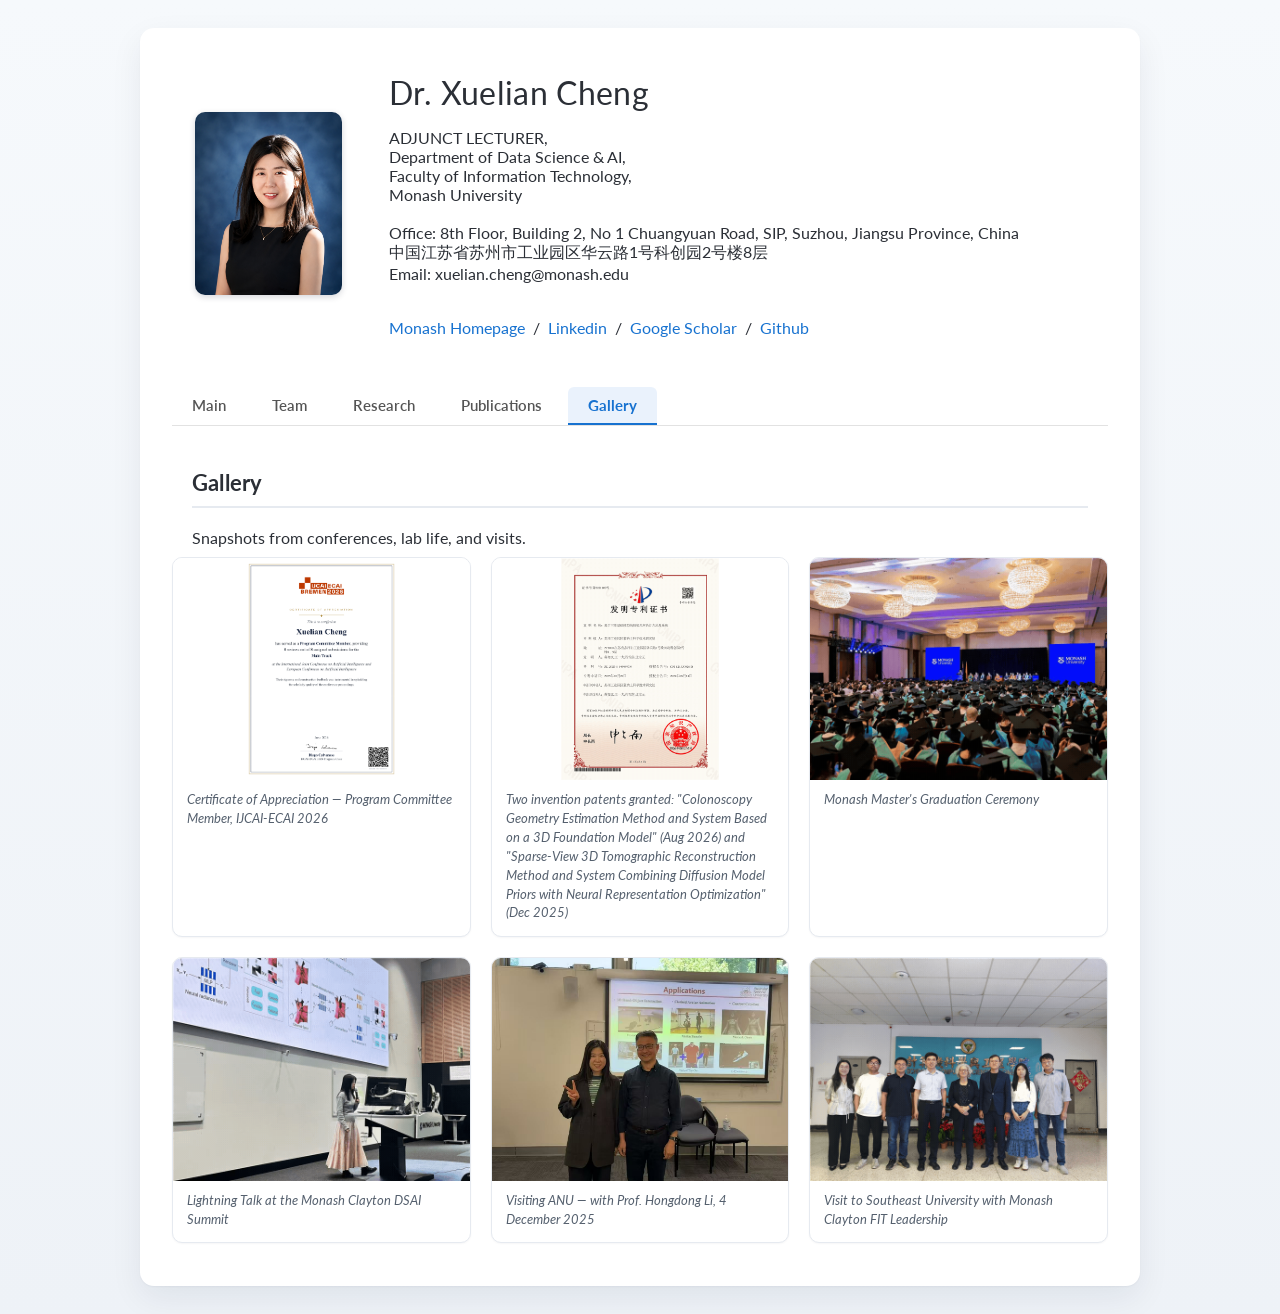
==== gallery.html @ 76df3c0c "Reword SEU visit gallery caption Co-Authored-By: Claude Sonnet 5 <noreply@anthropic.com>" ====
<!DOCTYPE HTML>
<html lang="en"><head><meta http-equiv="Content-Type" content="text/html; charset=UTF-8">
  <title>Gallery - Xuelian Cheng</title>

  <meta name="author" content="Xuelian Cheng">
  <meta name="viewport" content="width=device-width, initial-scale=1">

  <link rel="stylesheet" type="text/css" href="stylesheet.css">

  <link rel="canonical" href="https://xueliancheng.github.io/gallery.html">
  <link href="https://fonts.googleapis.com/css?family=Lato:400,700,400italic,700italic" rel="stylesheet" type="text/css">

  <!-- Global site tag (gtag.js) - Google Analytics -->
  <script async src="https://www.googletagmanager.com/gtag/js?id=G-W84Q98NV85"></script>
  <script>
    window.dataLayer = window.dataLayer || [];
    function gtag(){dataLayer.push(arguments);}
    gtag('js', new Date());

    gtag('config', 'G-W84Q98NV85');
  </script>

</head>



<body>
<table style="width:100%;max-width:1000px;border:0px;border-spacing:0px;border-collapse:separate;margin-right:auto;margin-left:auto;"><tbody>

    <tr style="padding:0px">
      <td style="padding:0px">
        <table style="width:100%;border:0px;border-spacing:0px;border-collapse:separate;margin-right:auto;margin-left:auto;"><tbody>
          <tr style="padding:0px">
            <td style="padding:2.5%;width:100%;max-width:13%">
              <a href="images/美式证件照.png"><img style="width:100%;max-width:100%" alt="profile photo" src="images/美式证件照.png" class="hoverZoomLink"></a>
            </td>

            <td style="padding:2.5%;width:50%;vertical-align:middle;">
              <p style="text-align:left">
                <name> Dr. Xuelian Cheng</name>
              </p>
              <p>
                ADJUNCT LECTURER,
                <br />
                Department of Data Science & AI,
                <br />
                Faculty of Information Technology,
                <br />
                Monash University
                <br />
                <br />
                Office: 8th Floor, Building 2, No 1 Chuangyuan Road, SIP, Suzhou, Jiangsu Province, China
                <br />
                中国江苏省苏州市工业园区华云路1号科创园2号楼8层
                <br />
                Email: xuelian.cheng@monash.edu
                <br />
              <br />

              <p style="text-align:left">
                <a href="https://research.monash.edu/en/persons/xuelian-cheng/">Monash Homepage</a> &nbsp/&nbsp
                <a href="https://www.linkedin.com/in/xuelian-cheng-529211160/">Linkedin</a> &nbsp/&nbsp
                <a href="https://scholar.google.com/citations?user=pCsSANsAAAAJ&hl=en">Google Scholar</a> &nbsp/&nbsp
                <a href="https://github.com/XuelianCheng/">Github</a>
              </p>
            </td>
          </tr>
        </tbody></table>

        <nav class="sitenav">
          <ul>
            <li><a href="index.html">Main</a></li>
            <li><a href="team.html">Team</a></li>
            <li><a href="research.html">Research</a></li>
            <li><a href="publications.html">Publications</a></li>
            <li><a href="gallery.html" class="active">Gallery</a></li>
          </ul>
        </nav>

        <br>

        <table style="width:100%;border:0px;border-spacing:0px;border-collapse:separate;margin-right:auto;margin-left:auto;"><tbody>
          <tr>
            <td style="padding:20px 20px;width:100%;vertical-align:middle">
              <heading>Gallery</heading>
            </td>
          </tr>

          <tr>
            <td style="padding:0 20px 10px 20px;width:100%;valign:middle">
              <div style="text-indent:0em"> Snapshots from conferences, lab life, and visits. </div>
            </td>
          </tr>
        </tbody></table>

        <!--
          HOW TO REPLACE A PLACEHOLDER:
          1. Add your photo file under images/gallery/ (create the folder if needed).
          2. Inside the matching .gallery-photo <div>, delete the .gallery-photo-placeholder <div>
             and put <img src="images/gallery/yourfile.jpg" alt="Short description"> in its place.
          3. Edit the .gallery-caption text below it (e.g. "Attending CVPR 2025, Nashville, June 2025").
          4. Copy/paste a whole .gallery-card block to add more photos.
        -->
        <div class="gallery-grid">

          <div class="gallery-card">
            <div class="gallery-photo contain">
              <img src="images/gallery/ijcai-ecai-2026-certificate.png" alt="Certificate of Appreciation, IJCAI-ECAI 2026 Program Committee Member">
            </div>
            <div class="gallery-caption">Certificate of Appreciation &mdash; Program Committee Member, IJCAI-ECAI 2026</div>
          </div>

          <div class="gallery-card">
            <div class="gallery-photo contain">
              <img src="images/gallery/patents-2026.gif" alt="Two invention patent certificates">
            </div>
            <div class="gallery-caption">Two invention patents granted: "Colonoscopy Geometry Estimation Method and System Based on a 3D Foundation Model" (Aug 2026) and "Sparse-View 3D Tomographic Reconstruction Method and System Combining Diffusion Model Priors with Neural Representation Optimization" (Dec 2025)</div>
          </div>

          <div class="gallery-card">
            <div class="gallery-photo">
              <img src="images/gallery/monash-graduation-2026.gif" alt="Monash Master's Graduation Ceremony">
            </div>
            <div class="gallery-caption">Monash Master's Graduation Ceremony</div>
          </div>

          <div class="gallery-card">
            <div class="gallery-photo">
              <img src="images/gallery/dsai-summit-2026.gif" alt="Lightning Talk at the Monash Clayton DSAI Summit">
            </div>
            <div class="gallery-caption">Lightning Talk at the Monash Clayton DSAI Summit</div>
          </div>

          <div class="gallery-card">
            <div class="gallery-photo">
              <img src="images/gallery/anu-visit-hongdong-li.jpg" alt="Visiting Prof. Hongdong Li at ANU">
            </div>
            <div class="gallery-caption">Visiting ANU &mdash; with Prof. Hongdong Li, 4 December 2025</div>
          </div>

          <div class="gallery-card">
            <div class="gallery-photo">
              <img src="images/gallery/seu-visit-2026.gif" alt="Visit to Southeast University with Monash Clayton FIT leadership">
            </div>
            <div class="gallery-caption">Visit to Southeast University with Monash Clayton FIT Leadership</div>
          </div>

        </div>

        <br>

      </td>
    </tr>
  </table>
</body>

</html>
---- stylesheet.css ----
/* latin-ext */
@font-face {
  font-family: 'Lato';
  font-style: italic;
  font-weight: 400;
  src: local('Lato Italic'), local('Lato-Italic'), url(https://fonts.gstatic.com/s/lato/v15/S6u8w4BMUTPHjxsAUi-qNiXg7eU0.woff2) format('woff2');
  unicode-range: U+0100-024F, U+0259, U+1E00-1EFF, U+2020, U+20A0-20AB, U+20AD-20CF, U+2113, U+2C60-2C7F, U+A720-A7FF;
}
/* latin */
@font-face {
  font-family: 'Lato';
  font-style: italic;
  font-weight: 400;
  src: local('Lato Italic'), local('Lato-Italic'), url(https://fonts.gstatic.com/s/lato/v15/S6u8w4BMUTPHjxsAXC-qNiXg7Q.woff2) format('woff2');
  unicode-range: U+0000-00FF, U+0131, U+0152-0153, U+02BB-02BC, U+02C6, U+02DA, U+02DC, U+2000-206F, U+2074, U+20AC, U+2122, U+2191, U+2193, U+2212, U+2215, U+FEFF, U+FFFD;
}
/* latin-ext */
@font-face {
  font-family: 'Lato';
  font-style: italic;
  font-weight: 700;
  src: local('Lato Bold Italic'), local('Lato-BoldItalic'), url(https://fonts.gstatic.com/s/lato/v15/S6u_w4BMUTPHjxsI5wq_FQftx9897sxZ.woff2) format('woff2');
  unicode-range: U+0100-024F, U+0259, U+1E00-1EFF, U+2020, U+20A0-20AB, U+20AD-20CF, U+2113, U+2C60-2C7F, U+A720-A7FF;
}
/* latin */
@font-face {
  font-family: 'Lato';
  font-style: italic;
  font-weight: 700;
  src: local('Lato Bold Italic'), local('Lato-BoldItalic'), url(https://fonts.gstatic.com/s/lato/v15/S6u_w4BMUTPHjxsI5wq_Gwftx9897g.woff2) format('woff2');
  unicode-range: U+0000-00FF, U+0131, U+0152-0153, U+02BB-02BC, U+02C6, U+02DA, U+02DC, U+2000-206F, U+2074, U+20AC, U+2122, U+2191, U+2193, U+2212, U+2215, U+FEFF, U+FFFD;
}
/* latin-ext */
@font-face {
  font-family: 'Lato';
  font-style: normal;
  font-weight: 400;
  src: local('Lato Regular'), local('Lato-Regular'), url(https://fonts.gstatic.com/s/lato/v15/S6uyw4BMUTPHjxAwXiWtFCfQ7A.woff2) format('woff2');
  unicode-range: U+0100-024F, U+0259, U+1E00-1EFF, U+2020, U+20A0-20AB, U+20AD-20CF, U+2113, U+2C60-2C7F, U+A720-A7FF;
}
/* latin */
@font-face {
  font-family: 'Lato';
  font-style: normal;
  font-weight: 400;
  src: local('Lato Regular'), local('Lato-Regular'), url(https://fonts.gstatic.com/s/lato/v15/S6uyw4BMUTPHjx4wXiWtFCc.woff2) format('woff2');
  unicode-range: U+0000-00FF, U+0131, U+0152-0153, U+02BB-02BC, U+02C6, U+02DA, U+02DC, U+2000-206F, U+2074, U+20AC, U+2122, U+2191, U+2193, U+2212, U+2215, U+FEFF, U+FFFD;
}
/* latin-ext */
@font-face {
  font-family: 'Lato';
  font-style: normal;
  font-weight: 700;
  src: local('Lato Bold'), local('Lato-Bold'), url(https://fonts.gstatic.com/s/lato/v15/S6u9w4BMUTPHh6UVSwaPGQ3q5d0N7w.woff2) format('woff2');
  unicode-range: U+0100-024F, U+0259, U+1E00-1EFF, U+2020, U+20A0-20AB, U+20AD-20CF, U+2113, U+2C60-2C7F, U+A720-A7FF;
}
/* latin */
@font-face {
  font-family: 'Lato';
  font-style: normal;
  font-weight: 700;
  src: local('Lato Bold'), local('Lato-Bold'), url(https://fonts.gstatic.com/s/lato/v15/S6u9w4BMUTPHh6UVSwiPGQ3q5d0.woff2) format('woff2');
  unicode-range: U+0000-00FF, U+0131, U+0152-0153, U+02BB-02BC, U+02C6, U+02DA, U+02DC, U+2000-206F, U+2074, U+20AC, U+2122, U+2191, U+2193, U+2212, U+2215, U+FEFF, U+FFFD;
}

:root {
  --accent: #1772d0;
  --accent-dark: #0f4f96;
  --accent-hover: #f09228;
  --ink: #2b2f36;
  --ink-soft: #55606e;
  --hairline: #e6eaf0;
  --page-bg: #eef2f7;
  --card-bg: #ffffff;
}

html {
  background: var(--page-bg);
}

body {
  background: linear-gradient(180deg, #f6f9fc 0%, #eef2f7 100%);
  margin: 0;
  padding: 28px 14px;
  color: var(--ink);
  -webkit-font-smoothing: antialiased;
  -moz-osx-font-smoothing: grayscale;
}

body > table {
  background: var(--card-bg);
  border-radius: 14px;
  box-shadow: 0 1px 2px rgba(20, 30, 50, 0.04), 0 12px 32px rgba(20, 30, 50, 0.07);
  padding: 6px 32px 24px 32px;
}

a {
  color: var(--accent);
  text-decoration: none;
  transition: color .15s ease-in-out;
}

a:focus,
a:hover {
  color: var(--accent-hover);
  text-decoration: none;
}

body,
td,
th,
tr,
p,
a {
  font-family: 'Lato', Verdana, Helvetica, sans-serif;
  font-size: 16px
}

strong {
  font-family: 'Lato', Verdana, Helvetica, sans-serif;
  font-size: 16px;
}

li {
  text-indent: 0;
  margin-left: 0;
  padding-left: 1.1em;
}

heading {
  display: block;
  font-family: 'Lato', Verdana, Helvetica, sans-serif;
  font-size: 22px;
  font-weight: 700;
  color: var(--ink);
  letter-spacing: 0.01em;
  padding-bottom: 10px;
  border-bottom: 2px solid var(--hairline);
}

papertitle {
  font-family: 'Lato', Verdana, Helvetica, sans-serif;
  font-size: 16px;
  font-weight: 700;
  color: var(--accent-dark);
}

name {
  font-family: 'Lato', Verdana, Helvetica, sans-serif;
  font-size: 32px;
  color: var(--ink);
  letter-spacing: 0.01em;
}

.one {
  width: 160px;
  height: 160px;
  position: relative;
}

.two {
  width: 160px;
  height: 160px;
  position: absolute;
  transition: opacity .2s ease-in-out;
  -moz-transition: opacity .2s ease-in-out;
  -webkit-transition: opacity .2s ease-in-out;
}

.fade {
  transition: opacity .2s ease-in-out;
  -moz-transition: opacity .2s ease-in-out;
  -webkit-transition: opacity .2s ease-in-out;
}

span.highlight {
  background-color: #ffffd0;
}

/* top navigation */
nav.sitenav {
  width: 100%;
  margin: 10px 0 4px 0;
  border-bottom: 1px solid #e2e2e2;
}

nav.sitenav ul {
  list-style: none;
  margin: 0;
  padding: 0;
  display: flex;
  flex-wrap: wrap;
  gap: 6px;
}

nav.sitenav li {
  margin: 0;
  padding: 0;
}

nav.sitenav a {
  display: block;
  padding: 9px 20px;
  font-family: 'Lato', Verdana, Helvetica, sans-serif;
  font-size: 15px;
  font-weight: 600;
  color: #555555;
  border-radius: 6px 6px 0 0;
  border-bottom: 2px solid transparent;
  transition: background-color .15s ease-in-out, color .15s ease-in-out;
}

nav.sitenav a:hover {
  color: #1772d0;
  background-color: #f3f7fc;
  text-decoration: none;
}

nav.sitenav a.active {
  color: #1772d0;
  font-weight: 700;
  background-color: #eaf2fc;
  border-bottom: 2px solid #1772d0;
}

/* team / project cards */
.card-grid {
  display: grid;
  grid-template-columns: repeat(auto-fill, minmax(260px, 1fr));
  gap: 24px;
}

.member-card {
  display: flex;
  flex-direction: column;
  min-height: 158px;
  padding: 14px;
  background: var(--card-bg);
  border: 1px solid var(--hairline);
  border-radius: 10px;
  box-shadow: 0 1px 2px rgba(20, 30, 50, 0.04);
  transition: transform .15s ease-in-out, box-shadow .15s ease-in-out, border-color .15s ease-in-out;
}

.member-card:hover {
  transform: translateY(-2px);
  box-shadow: 0 8px 20px rgba(20, 30, 50, 0.08);
  border-color: #d7e3f3;
}

.member-header {
  display: flex;
  align-items: center;
  gap: 12px;
  margin-bottom: 6px;
}

.member-avatar {
  width: 56px;
  height: 56px;
  min-width: 56px;
  border-radius: 50%;
  object-fit: cover;
  border: 1px solid var(--hairline);
}

.member-card .member-name {
  font-family: 'Lato', Verdana, Helvetica, sans-serif;
  font-size: 17px;
  font-weight: 700;
}

.member-card .member-role {
  font-size: 14px;
  color: #555555;
  margin: 2px 0 6px 0;
}

.member-card .member-topic {
  font-size: 14px;
  color: #333333;
}

.section-subheading {
  font-family: 'Lato', Verdana, Helvetica, sans-serif;
  font-size: 18px;
  font-weight: 700;
  color: #333333;
  margin: 8px 0;
}

/* publication / project thumbnails */
.pub-thumb {
  position: relative;
  width: 160px;
  height: 110px;
  max-width: 100%;
  overflow: hidden;
  border-radius: 6px;
  background: var(--card-bg);
  border: 1px solid var(--hairline);
  box-shadow: 0 2px 6px rgba(20, 30, 50, 0.18);
  transition: transform .2s ease-in-out, box-shadow .2s ease-in-out;
}

.pub-thumb img {
  display: block;
  width: 100%;
  height: 100%;
  object-fit: contain;
}

.pub-thumb:hover {
  transform: translateY(-2px);
  box-shadow: 0 10px 20px rgba(20, 30, 50, 0.22);
}

.pub-badge {
  position: absolute;
  top: 6px;
  left: 6px;
  z-index: 2;
  display: inline-block;
  width: max-content;
  white-space: nowrap;
  line-height: normal;
  background-color: rgba(15, 79, 150, 0.85);
  color: #ffffff;
  font-family: 'Lato', Verdana, Helvetica, sans-serif;
  font-size: 10px;
  font-weight: 600;
  letter-spacing: 0.04em;
  text-transform: uppercase;
  padding: 4px 11px;
  border-radius: 4px;
}

/* profile photo */
.hoverZoomLink {
  border-radius: 10px;
  box-shadow: 0 2px 6px rgba(20, 30, 50, 0.18);
  transition: transform .2s ease-in-out, box-shadow .2s ease-in-out;
}

.hoverZoomLink:hover {
  transform: scale(1.02);
  box-shadow: 0 10px 24px rgba(20, 30, 50, 0.22);
}

/* research topic / project thumbnails (unwrapped images) */
td > img[width="160"] {
  border-radius: 6px;
  box-shadow: 0 2px 6px rgba(20, 30, 50, 0.14);
  transition: transform .2s ease-in-out, box-shadow .2s ease-in-out;
}

td > img[width="160"]:hover {
  transform: translateY(-2px);
  box-shadow: 0 10px 20px rgba(20, 30, 50, 0.18);
}

/* research topic cards */
.research-grid {
  display: grid;
  grid-template-columns: repeat(auto-fit, minmax(320px, 1fr));
  gap: 26px;
}

.research-card {
  display: flex;
  flex-direction: column;
  background: var(--card-bg);
  border: 1px solid var(--hairline);
  border-radius: 14px;
  overflow: hidden;
  box-shadow: 0 1px 2px rgba(20, 30, 50, 0.04), 0 8px 20px rgba(20, 30, 50, 0.05);
  transition: transform .18s ease-in-out, box-shadow .18s ease-in-out, border-color .18s ease-in-out;
}

.research-card:hover {
  transform: translateY(-3px);
  box-shadow: 0 14px 28px rgba(20, 30, 50, 0.12);
  border-color: #d7e3f3;
}

.research-thumb {
  position: relative;
  width: 100%;
  aspect-ratio: 2 / 1;
  overflow: hidden;
  background: #0f1b2b;
}

.research-thumb img {
  display: block;
  width: 100%;
  height: 100%;
  object-fit: cover;
  transition: transform .3s ease-in-out;
}

.research-card:hover .research-thumb img {
  transform: scale(1.04);
}

.research-body {
  padding: 18px 22px 20px 22px;
  display: flex;
  flex-direction: column;
  flex-grow: 1;
}

.research-title {
  font-family: 'Lato', Verdana, Helvetica, sans-serif;
  font-size: 17px;
  font-weight: 700;
  color: var(--accent-dark);
  margin: 0 0 8px 0;
}

.research-desc {
  font-size: 14px;
  line-height: 1.55;
  color: var(--ink-soft);
  margin: 0 0 12px 0;
  flex-grow: 1;
}

.research-work {
  font-size: 12.5px;
  color: var(--ink-soft);
  padding-top: 12px;
  border-top: 1px solid var(--hairline);
  margin: 0;
  line-height: 1.6;
}

.research-work strong {
  font-size: 12.5px;
  color: var(--ink);
}

/* photo gallery */
.gallery-grid {
  display: grid;
  grid-template-columns: repeat(auto-fill, minmax(220px, 1fr));
  gap: 20px;
}

.gallery-card {
  display: flex;
  flex-direction: column;
  background: var(--card-bg);
  border: 1px solid var(--hairline);
  border-radius: 10px;
  overflow: hidden;
  box-shadow: 0 1px 2px rgba(20, 30, 50, 0.04);
  transition: transform .15s ease-in-out, box-shadow .15s ease-in-out;
}

.gallery-card:hover {
  transform: translateY(-2px);
  box-shadow: 0 8px 20px rgba(20, 30, 50, 0.1);
}

.gallery-photo {
  position: relative;
  width: 100%;
  aspect-ratio: 4 / 3;
  overflow: hidden;
  background: #eef2f7;
}

.gallery-photo img {
  display: block;
  width: 100%;
  height: 100%;
  object-fit: cover;
}

/* for portrait documents/certificates: show the whole page instead of cropping */
.gallery-photo.contain {
  background: #ffffff;
}

.gallery-photo.contain img {
  object-fit: contain;
}

.gallery-photo-placeholder {
  width: 100%;
  height: 100%;
  display: flex;
  flex-direction: column;
  align-items: center;
  justify-content: center;
  gap: 6px;
  background-image: repeating-linear-gradient(45deg, #f4f6f9, #f4f6f9 10px, #eaeff5 10px, #eaeff5 20px);
  color: #9aa4b2;
}

.gallery-photo-placeholder svg {
  width: 28px;
  height: 28px;
  opacity: 0.6;
}

.gallery-photo-placeholder span {
  font-size: 12px;
  letter-spacing: 0.02em;
}

.gallery-caption {
  padding: 10px 14px 14px 14px;
  font-size: 13px;
  line-height: 1.45;
  color: var(--ink-soft);
  font-style: italic;
}

/* small screens */
@media (max-width: 620px) {
  body {
    padding: 14px 8px;
  }

  body > table {
    padding: 4px 16px 16px 16px;
    border-radius: 10px;
  }

  name {
    font-size: 26px;
  }

  heading {
    font-size: 20px;
  }

  nav.sitenav a {
    padding: 8px 12px;
    font-size: 14px;
  }
}
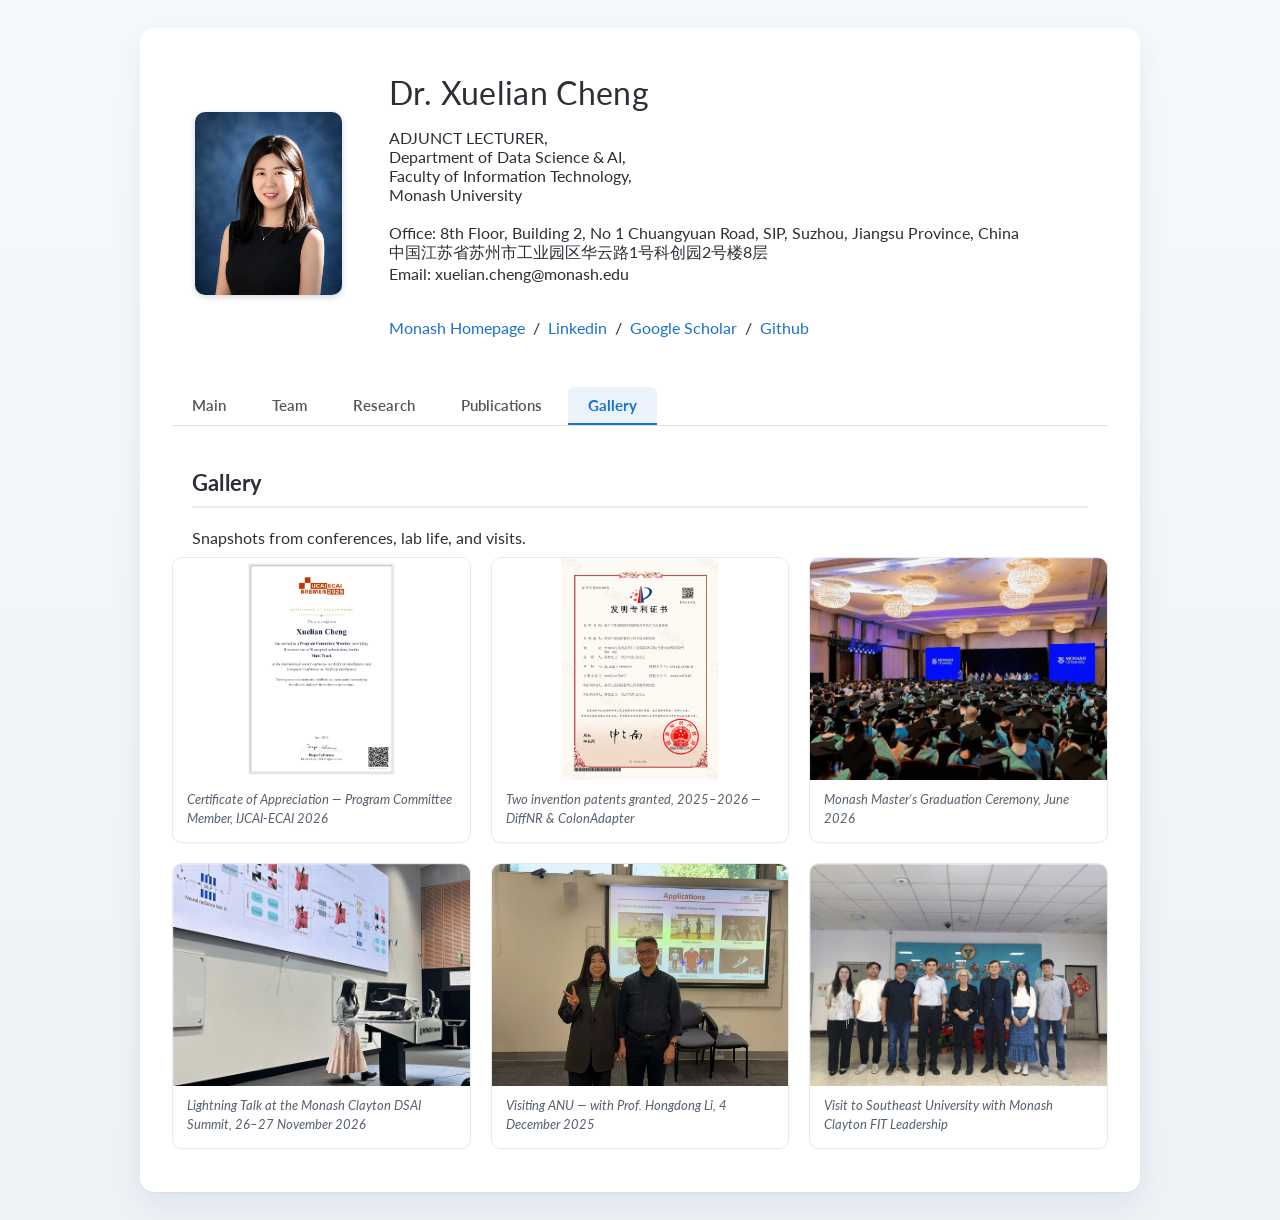
==== commit 171871e1: "Add dates to gallery captions, shorten patents caption Co-Authored-By: Claude Sonnet 5 <noreply@anth" ====
--- a/gallery.html
+++ b/gallery.html
@@ -114,21 +114,21 @@
             <div class="gallery-photo contain">
               <img src="images/gallery/patents-2026.gif" alt="Two invention patent certificates">
             </div>
-            <div class="gallery-caption">Two invention patents granted: "Colonoscopy Geometry Estimation Method and System Based on a 3D Foundation Model" (Aug 2026) and "Sparse-View 3D Tomographic Reconstruction Method and System Combining Diffusion Model Priors with Neural Representation Optimization" (Dec 2025)</div>
+            <div class="gallery-caption">Two invention patents granted, 2025&ndash;2026 &mdash; DiffNR &amp; ColonAdapter</div>
           </div>
 
           <div class="gallery-card">
             <div class="gallery-photo">
               <img src="images/gallery/monash-graduation-2026.gif" alt="Monash Master's Graduation Ceremony">
             </div>
-            <div class="gallery-caption">Monash Master's Graduation Ceremony</div>
+            <div class="gallery-caption">Monash Master's Graduation Ceremony, June 2026</div>
           </div>
 
           <div class="gallery-card">
             <div class="gallery-photo">
               <img src="images/gallery/dsai-summit-2026.gif" alt="Lightning Talk at the Monash Clayton DSAI Summit">
             </div>
-            <div class="gallery-caption">Lightning Talk at the Monash Clayton DSAI Summit</div>
+            <div class="gallery-caption">Lightning Talk at the Monash Clayton DSAI Summit, 26&ndash;27 November 2026</div>
           </div>
 
           <div class="gallery-card">
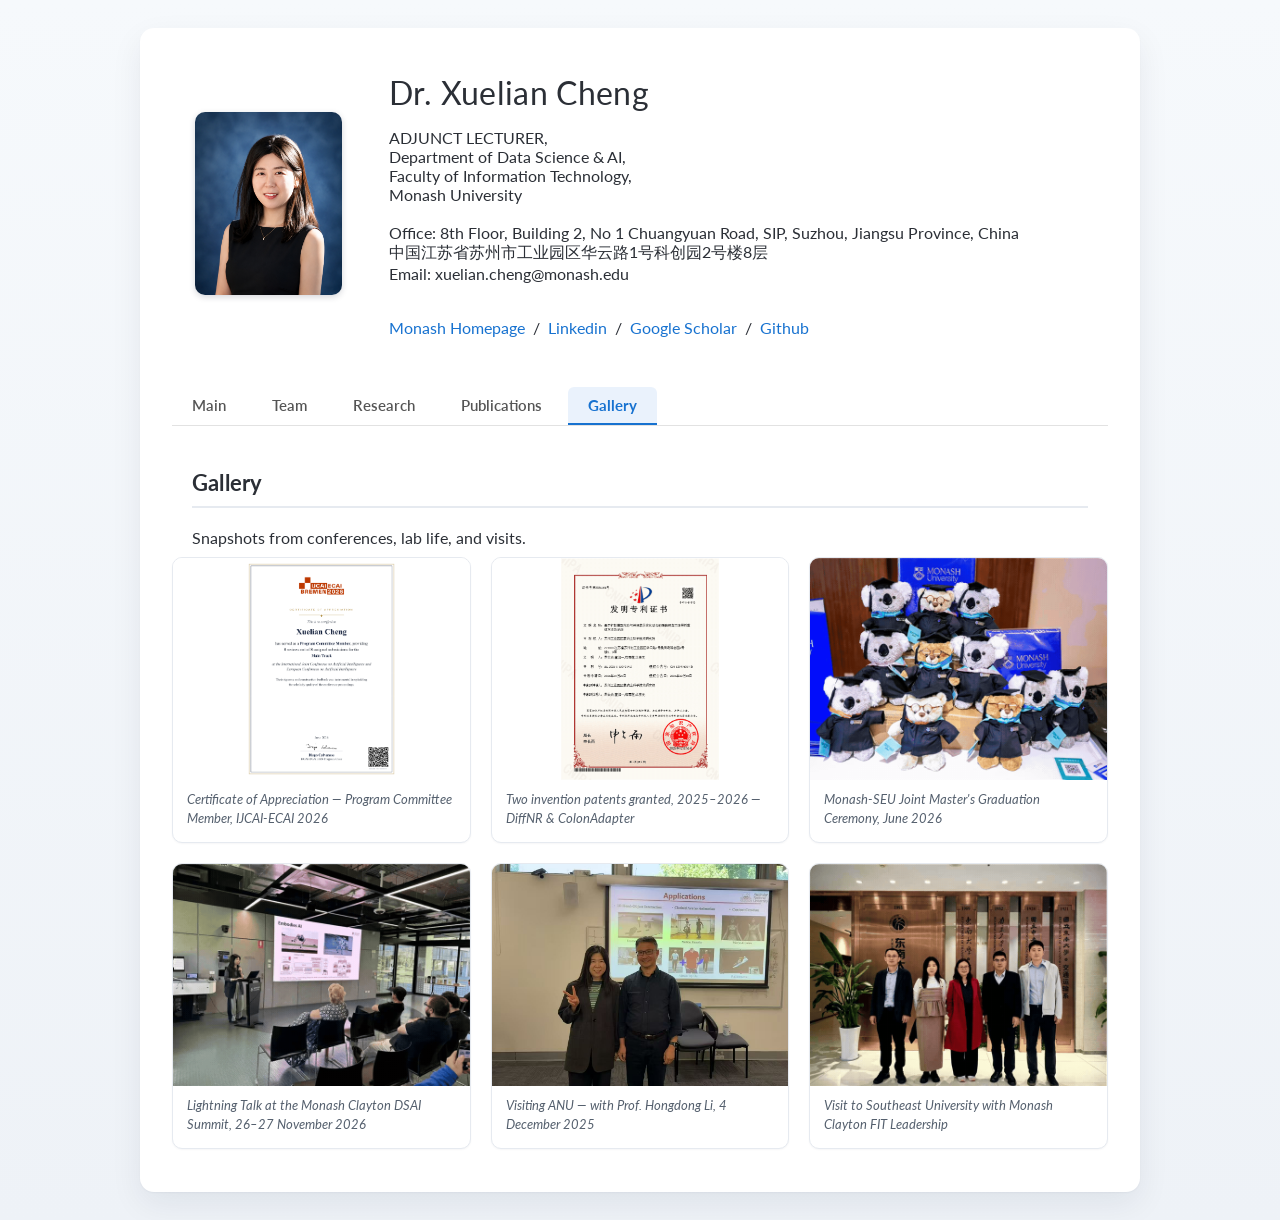
==== commit d2bf0999: "Rename graduation ceremony to Monash-SEU Joint Master's Graduation Ceremony Co-Authored-By: Claude S" ====
--- a/gallery.html
+++ b/gallery.html
@@ -119,9 +119,9 @@
 
           <div class="gallery-card">
             <div class="gallery-photo">
-              <img src="images/gallery/monash-graduation-2026.gif" alt="Monash Master's Graduation Ceremony">
+              <img src="images/gallery/monash-graduation-2026.gif" alt="Monash-SEU Joint Master's Graduation Ceremony">
             </div>
-            <div class="gallery-caption">Monash Master's Graduation Ceremony, June 2026</div>
+            <div class="gallery-caption">Monash-SEU Joint Master's Graduation Ceremony, June 2026</div>
           </div>
 
           <div class="gallery-card">
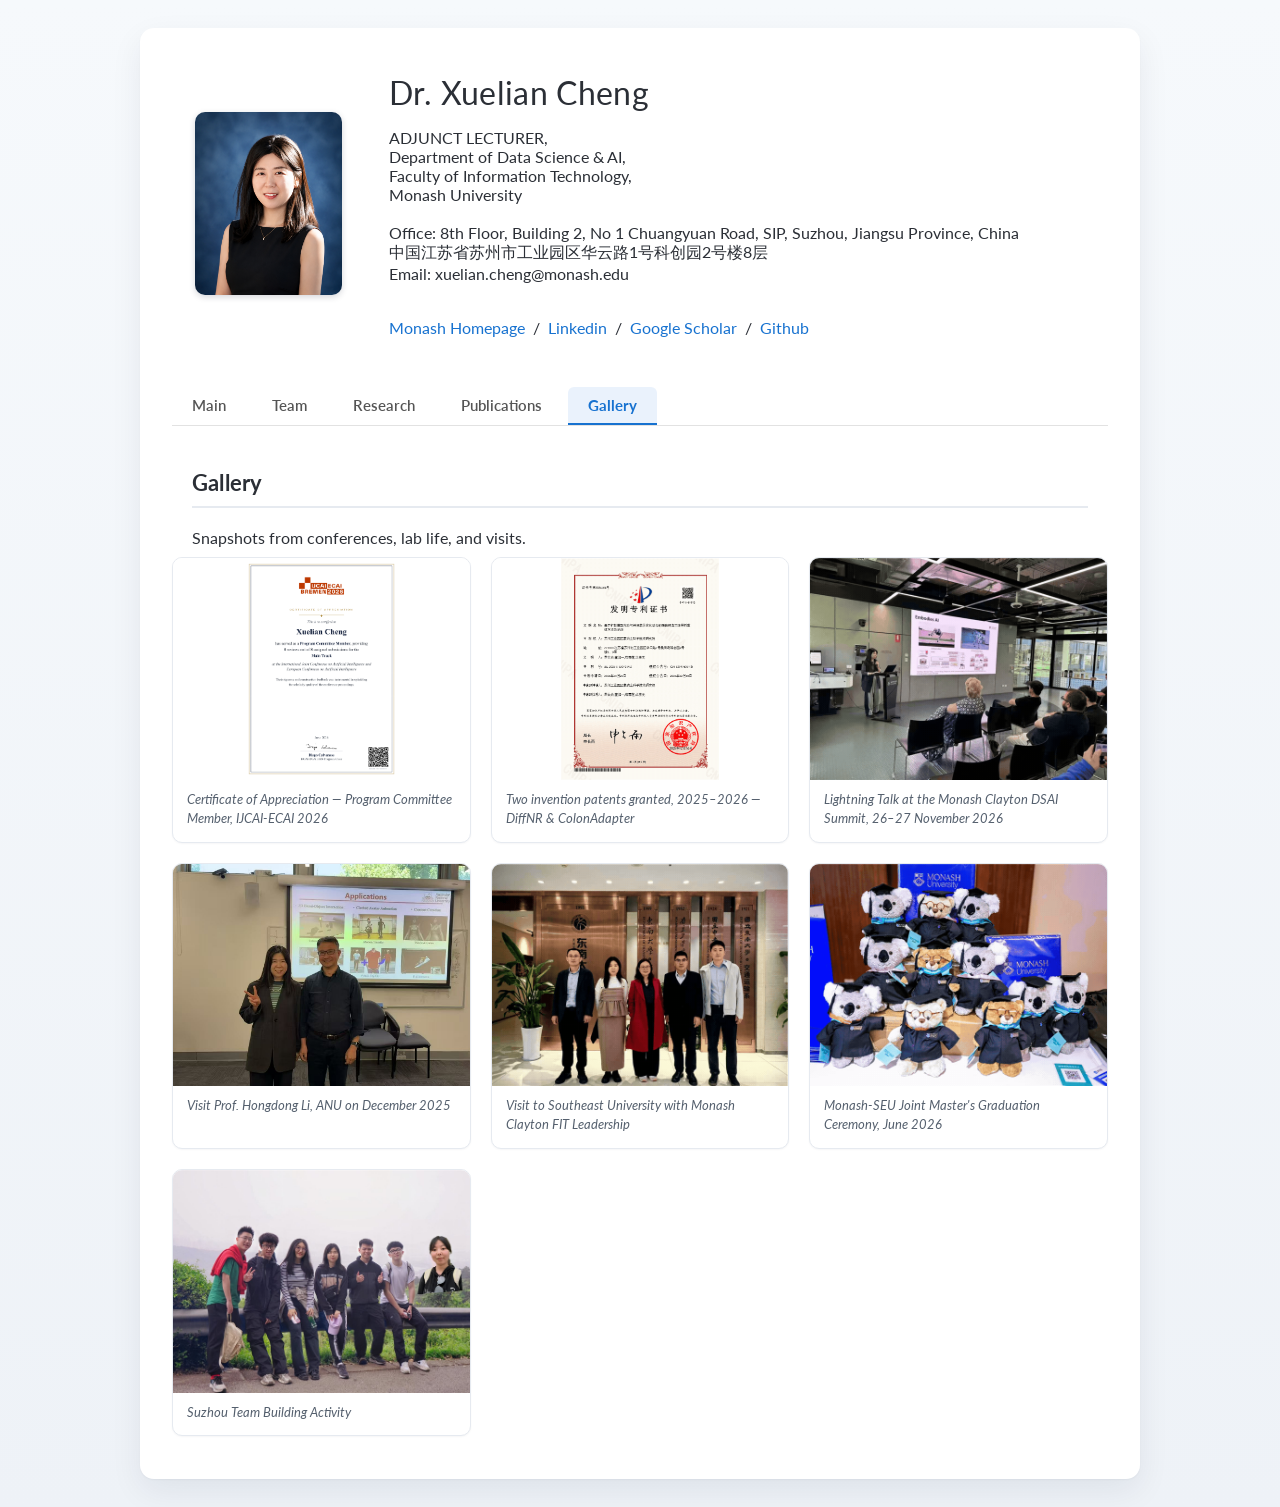
==== commit 7ce63d1a: "Add third DSAI talk photo, add team building item, reorder gallery (academic first) Co-Authored-By: " ====
--- a/gallery.html
+++ b/gallery.html
@@ -119,13 +119,6 @@
 
           <div class="gallery-card">
             <div class="gallery-photo">
-              <img src="images/gallery/monash-graduation-2026.gif" alt="Monash-SEU Joint Master's Graduation Ceremony">
-            </div>
-            <div class="gallery-caption">Monash-SEU Joint Master's Graduation Ceremony, June 2026</div>
-          </div>
-
-          <div class="gallery-card">
-            <div class="gallery-photo">
               <img src="images/gallery/dsai-summit-2026.gif" alt="Lightning Talk at the Monash Clayton DSAI Summit">
             </div>
             <div class="gallery-caption">Lightning Talk at the Monash Clayton DSAI Summit, 26&ndash;27 November 2026</div>
@@ -135,7 +128,7 @@
             <div class="gallery-photo">
               <img src="images/gallery/anu-visit-hongdong-li.jpg" alt="Visiting Prof. Hongdong Li at ANU">
             </div>
-            <div class="gallery-caption">Visiting ANU &mdash; with Prof. Hongdong Li, 4 December 2025</div>
+            <div class="gallery-caption">Visit Prof. Hongdong Li, ANU on December 2025</div>
           </div>
 
           <div class="gallery-card">
@@ -143,6 +136,20 @@
               <img src="images/gallery/seu-visit-2026.gif" alt="Visit to Southeast University with Monash Clayton FIT leadership">
             </div>
             <div class="gallery-caption">Visit to Southeast University with Monash Clayton FIT Leadership</div>
+          </div>
+
+          <div class="gallery-card">
+            <div class="gallery-photo">
+              <img src="images/gallery/monash-graduation-2026.gif" alt="Monash-SEU Joint Master's Graduation Ceremony">
+            </div>
+            <div class="gallery-caption">Monash-SEU Joint Master's Graduation Ceremony, June 2026</div>
+          </div>
+
+          <div class="gallery-card">
+            <div class="gallery-photo">
+              <img src="images/gallery/team-building-hiking.jpg" alt="Suzhou team building activity">
+            </div>
+            <div class="gallery-caption">Suzhou Team Building Activity</div>
           </div>
 
         </div>
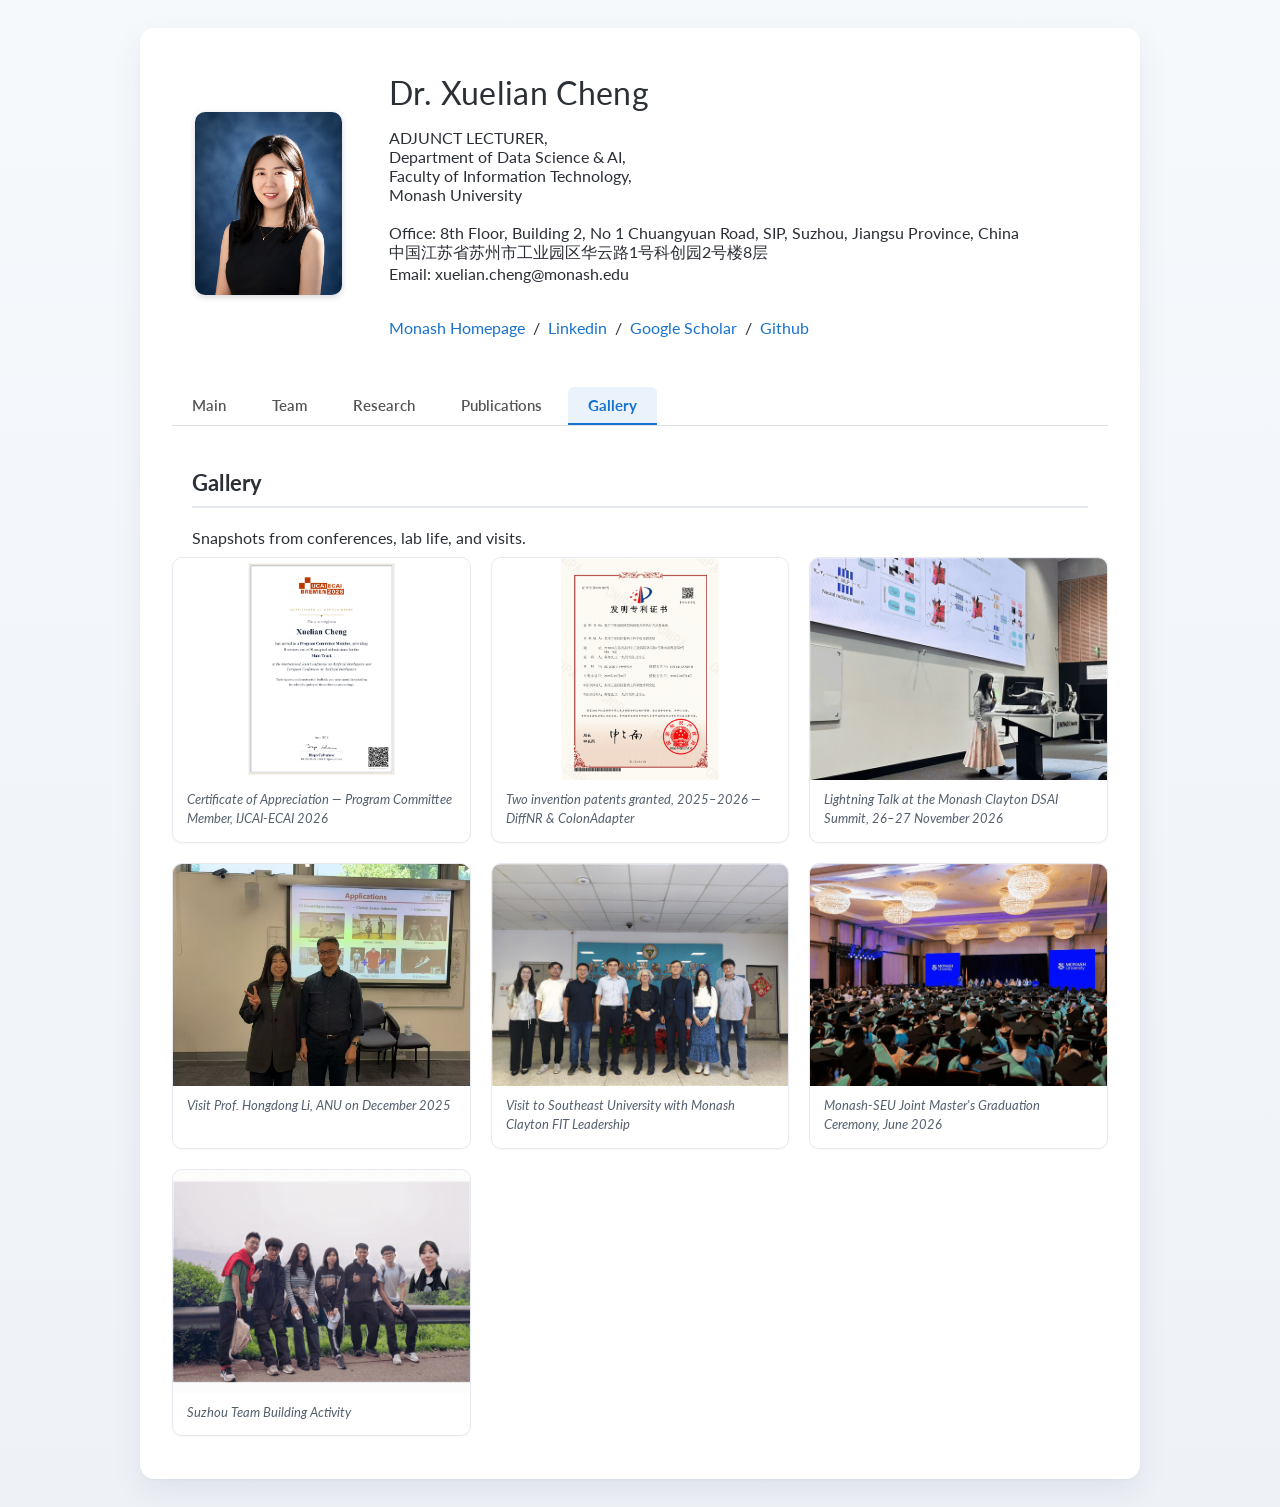
==== commit fd94592a: "Add second team-building photo (Suzhou Gate), cycle as GIF Co-Authored-By: Claude Sonnet 5 <noreply@" ====
--- a/gallery.html
+++ b/gallery.html
@@ -147,7 +147,7 @@
 
           <div class="gallery-card">
             <div class="gallery-photo">
-              <img src="images/gallery/team-building-hiking.jpg" alt="Suzhou team building activity">
+              <img src="images/gallery/team-building-2026.gif" alt="Suzhou team building activity">
             </div>
             <div class="gallery-caption">Suzhou Team Building Activity</div>
           </div>
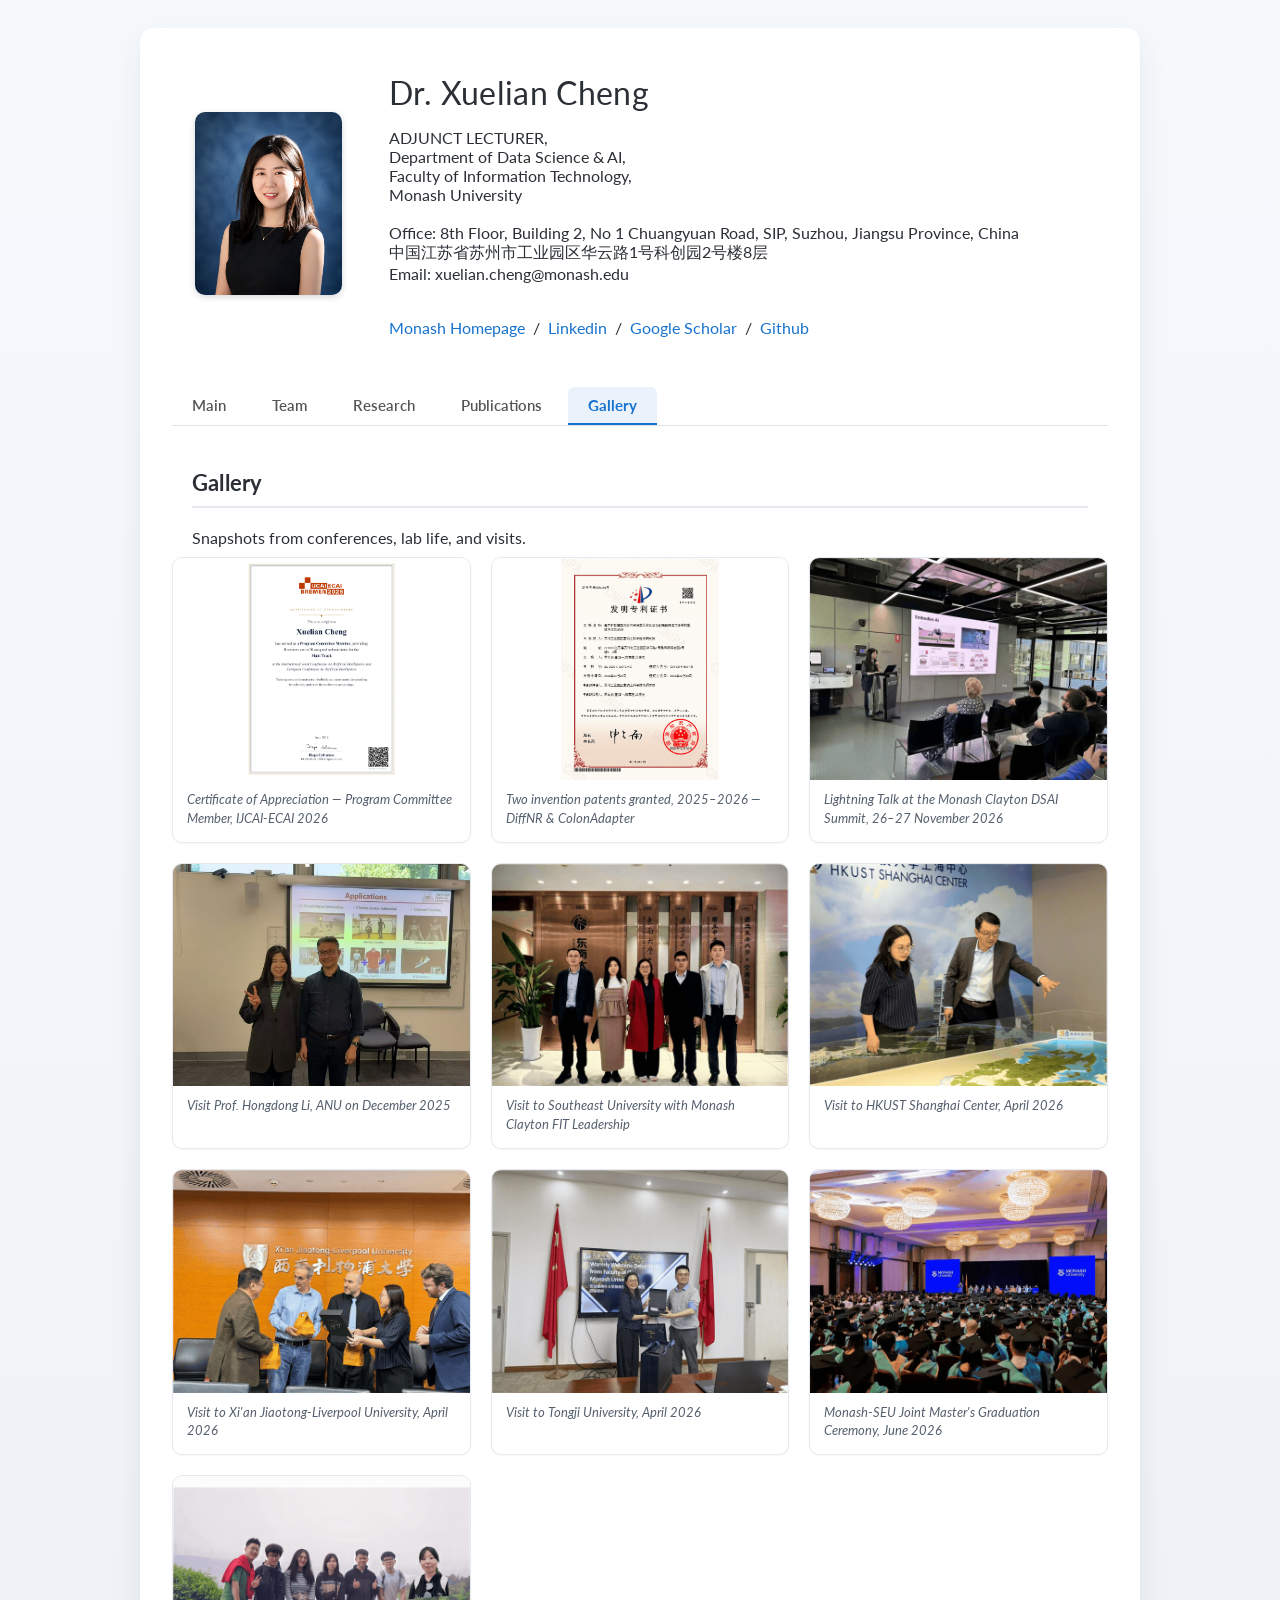
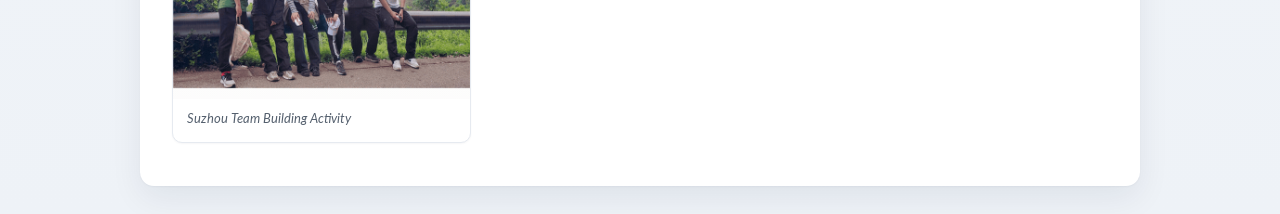
==== commit 1bead13a: "Add HKUST, XJTLU, and Tongji visit photos to gallery Sourced from the April 2026 China delegation tr" ====
--- a/gallery.html
+++ b/gallery.html
@@ -140,6 +140,27 @@
 
           <div class="gallery-card">
             <div class="gallery-photo">
+              <img src="images/gallery/hkust-visit-2026.gif" alt="Visit to HKUST Shanghai Center">
+            </div>
+            <div class="gallery-caption">Visit to HKUST Shanghai Center, April 2026</div>
+          </div>
+
+          <div class="gallery-card">
+            <div class="gallery-photo">
+              <img src="images/gallery/xjtlu-visit-2026.gif" alt="Visit to Xi'an Jiaotong-Liverpool University">
+            </div>
+            <div class="gallery-caption">Visit to Xi'an Jiaotong-Liverpool University, April 2026</div>
+          </div>
+
+          <div class="gallery-card">
+            <div class="gallery-photo">
+              <img src="images/gallery/tongji-visit-2026.gif" alt="Visit to Tongji University">
+            </div>
+            <div class="gallery-caption">Visit to Tongji University, April 2026</div>
+          </div>
+
+          <div class="gallery-card">
+            <div class="gallery-photo">
               <img src="images/gallery/monash-graduation-2026.gif" alt="Monash-SEU Joint Master's Graduation Ceremony">
             </div>
             <div class="gallery-caption">Monash-SEU Joint Master's Graduation Ceremony, June 2026</div>
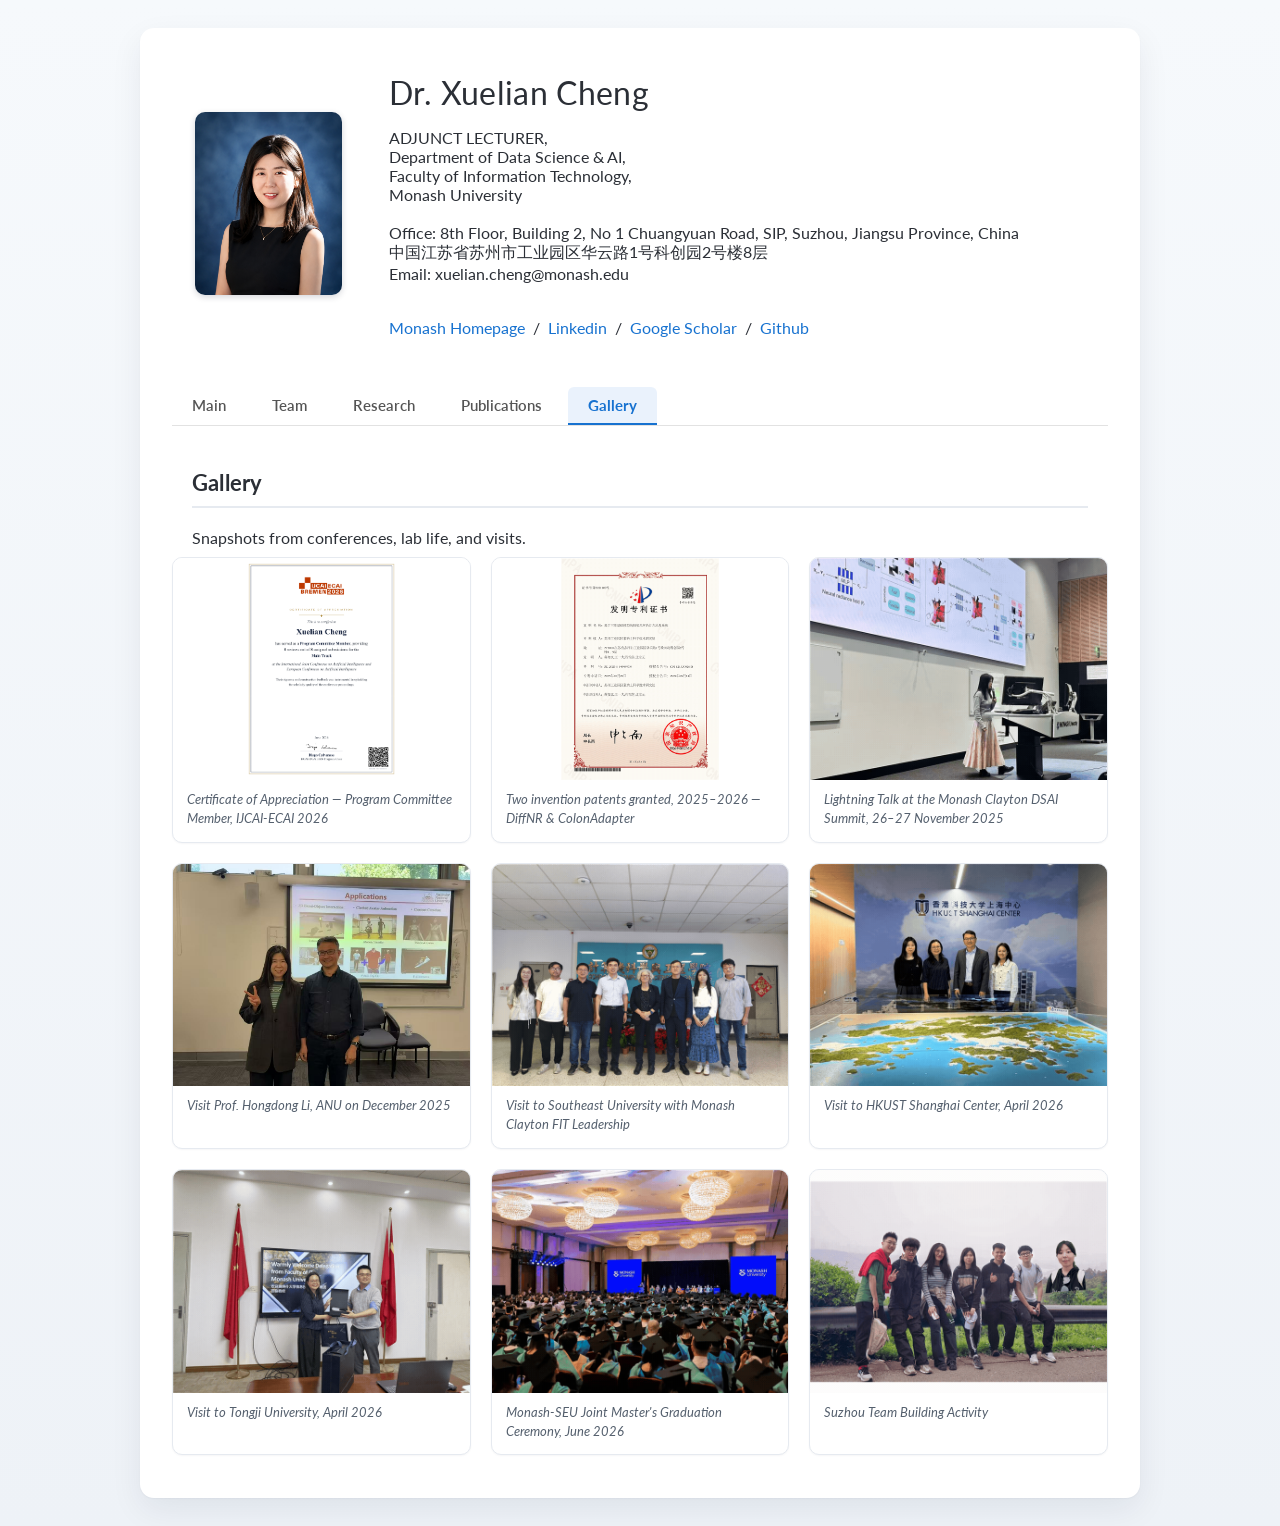
==== commit c0191737: "Remove XJTLU gallery item, fix DSAI Summit year to 2025 Co-Authored-By: Claude Sonnet 5 <noreply@ant" ====
--- a/gallery.html
+++ b/gallery.html
@@ -121,7 +121,7 @@
             <div class="gallery-photo">
               <img src="images/gallery/dsai-summit-2026.gif" alt="Lightning Talk at the Monash Clayton DSAI Summit">
             </div>
-            <div class="gallery-caption">Lightning Talk at the Monash Clayton DSAI Summit, 26&ndash;27 November 2026</div>
+            <div class="gallery-caption">Lightning Talk at the Monash Clayton DSAI Summit, 26&ndash;27 November 2025</div>
           </div>
 
           <div class="gallery-card">
@@ -143,13 +143,6 @@
               <img src="images/gallery/hkust-visit-2026.gif" alt="Visit to HKUST Shanghai Center">
             </div>
             <div class="gallery-caption">Visit to HKUST Shanghai Center, April 2026</div>
-          </div>
-
-          <div class="gallery-card">
-            <div class="gallery-photo">
-              <img src="images/gallery/xjtlu-visit-2026.gif" alt="Visit to Xi'an Jiaotong-Liverpool University">
-            </div>
-            <div class="gallery-caption">Visit to Xi'an Jiaotong-Liverpool University, April 2026</div>
           </div>
 
           <div class="gallery-card">
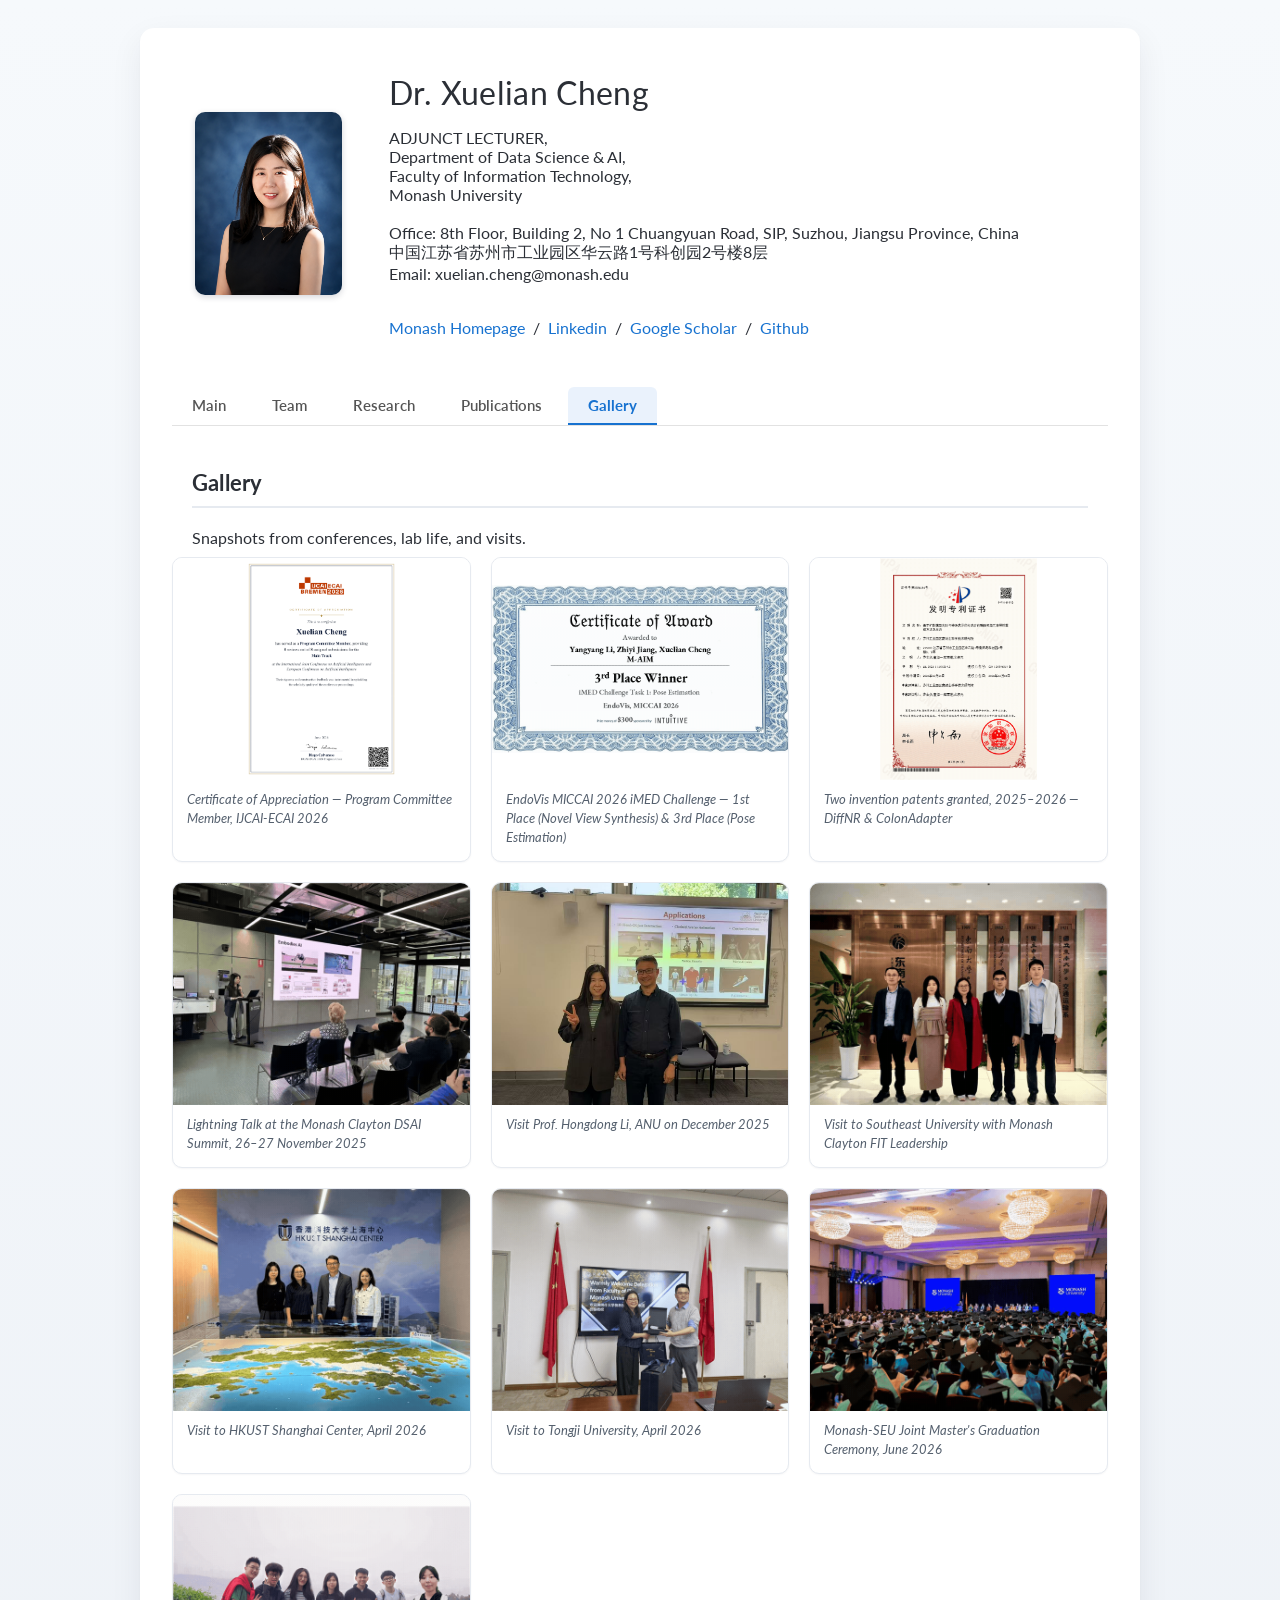
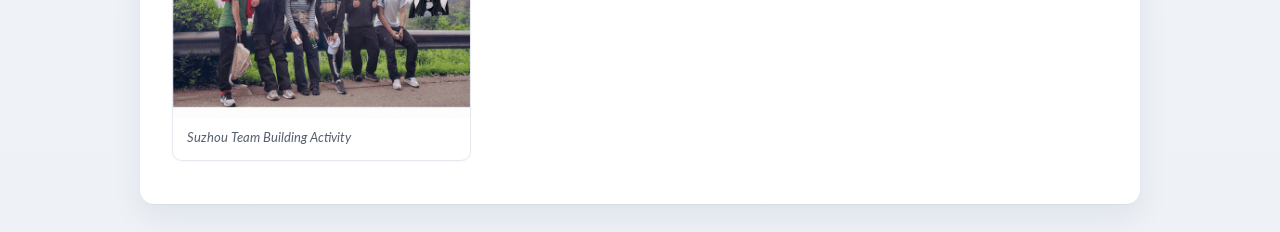
==== commit 5bbd9e74: "Add EndoVis MICCAI 2026 iMED Challenge award certificates to gallery Co-Authored-By: Claude Sonnet 5" ====
--- a/gallery.html
+++ b/gallery.html
@@ -112,6 +112,13 @@
 
           <div class="gallery-card">
             <div class="gallery-photo contain">
+              <img src="images/gallery/endovis-imed-awards-2026.gif" alt="EndoVis MICCAI 2026 iMED Challenge award certificates">
+            </div>
+            <div class="gallery-caption">EndoVis MICCAI 2026 iMED Challenge &mdash; 1st Place (Novel View Synthesis) &amp; 3rd Place (Pose Estimation)</div>
+          </div>
+
+          <div class="gallery-card">
+            <div class="gallery-photo contain">
               <img src="images/gallery/patents-2026.gif" alt="Two invention patent certificates">
             </div>
             <div class="gallery-caption">Two invention patents granted, 2025&ndash;2026 &mdash; DiffNR &amp; ColonAdapter</div>
